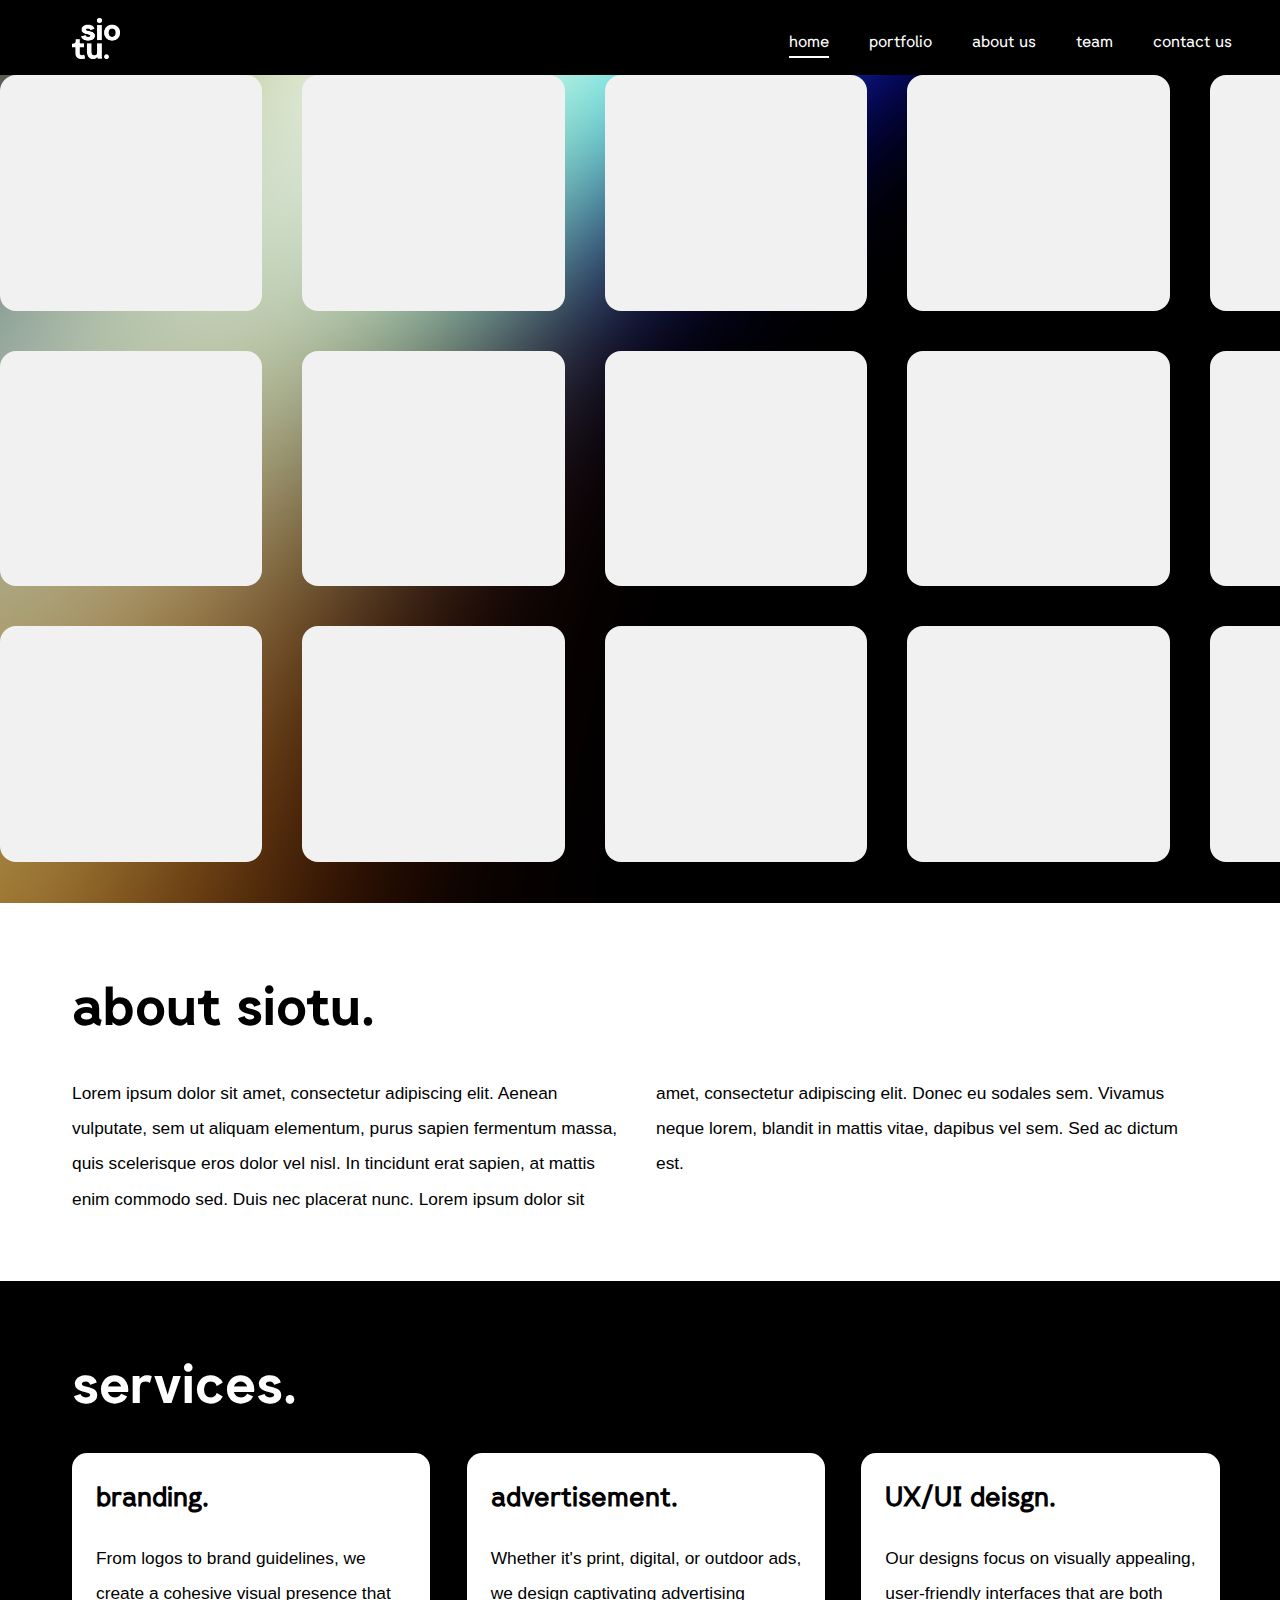
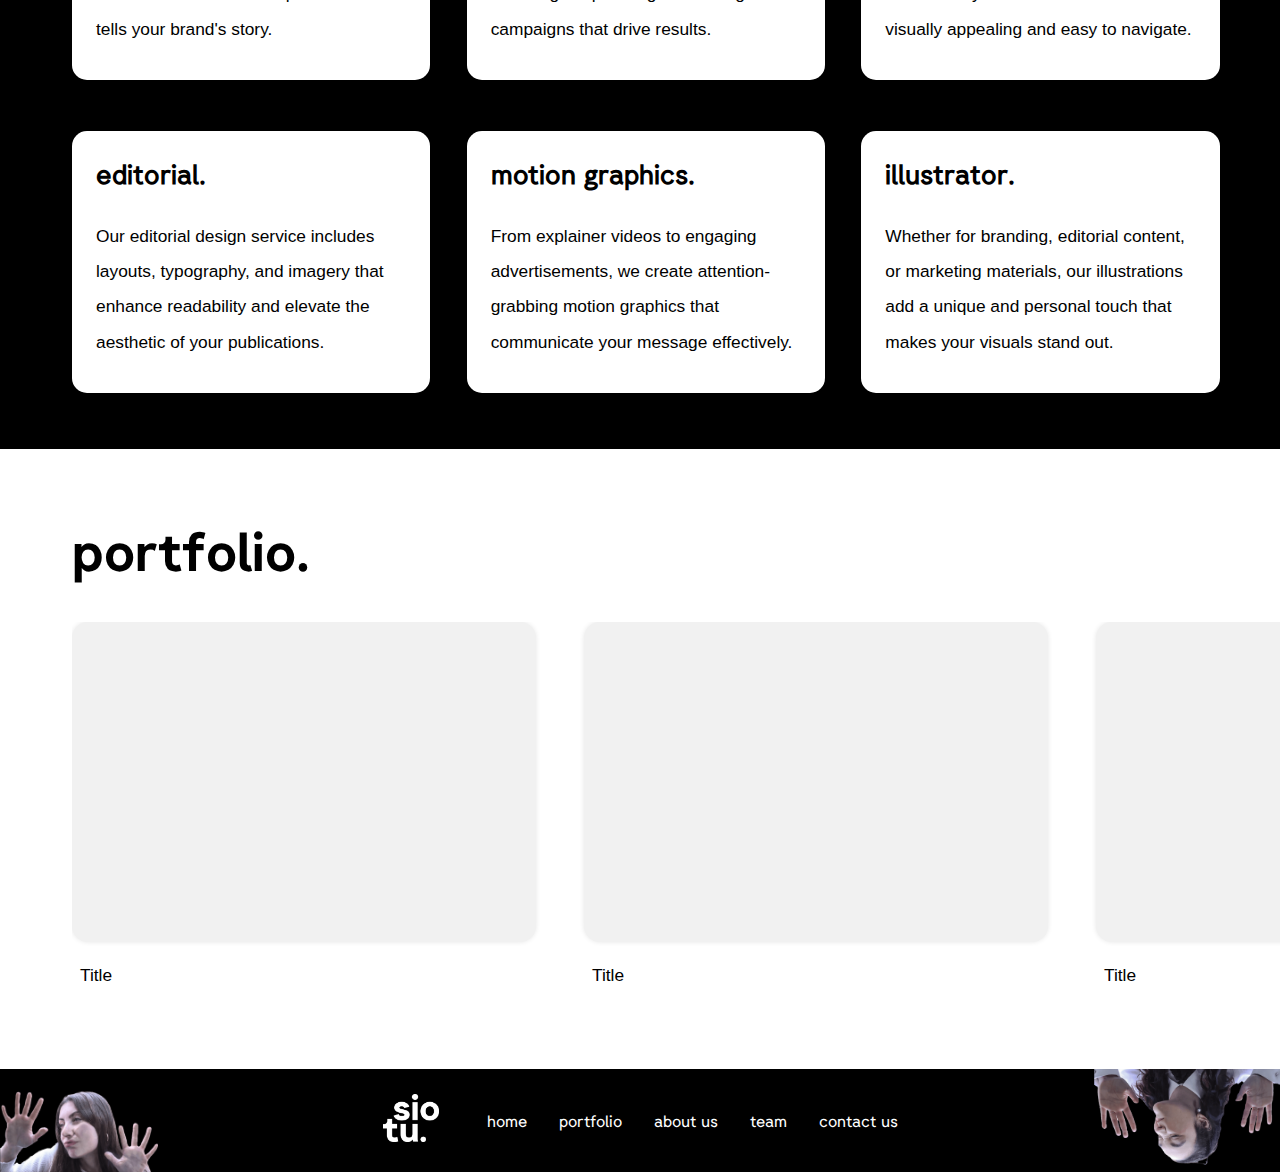
==== index.html @ 98690c86 "Add files via upload" ====
<!DOCTYPE html>
<html lang="en">
<head>
    <meta charset="UTF-8">
    <meta name="viewport" content="width=device-width, initial-scale=1.0">
    <title>siotu.</title>
    <link rel="stylesheet" href="style.css">
</head>

<body>
    <header class="header">
        <div class="logo">
           <a href="/index.html" data-drupal-link-system-path="node/0"> <img src="Images/Logo White.png" alt=""></a>
        </div>
        <nav id="nav1">
            <ul>
                <li><a href="/index.html" data-drupal-link-system-path="node/0" class="active">home</a></li>
                <li><a href="/work.html" data-drupal-link-system-path="node/1">portfolio</a></li>
                <li><a href="/about.html" data-drupal-link-system-path="node/2">about us</a></li>
                <li><a href="/team.html" data-drupal-link-system-path="node/3">team</a></li>
                <li><a href="/contact.html" data-drupal-link-system-path="node/4">contact us</a></li>
            </ul>
        </nav>
    </header>
    
    <section class="hero">
        <div class="background-rectangles">
            <div></div>
            <div></div>
            <div></div>
            <div></div>
            <div></div>
            <div></div>
            <div></div>
            <div></div>
            <div></div>
            <div></div>
            <div></div>
            <div></div>
            <div></div>
            <div></div>
            <div></div>
        </div>
    </section>

    <section id="about" class="about">
        <h1>about siotu.</h1>
        <p> Lorem ipsum dolor sit amet, consectetur adipiscing elit. Aenean vulputate, sem ut aliquam elementum, purus sapien fermentum massa, quis scelerisque eros dolor vel nisl. In tincidunt erat sapien, at mattis enim commodo sed. Duis nec placerat nunc. Lorem ipsum dolor sit amet, consectetur adipiscing elit. Donec eu sodales sem. Vivamus neque lorem, blandit in mattis vitae, dapibus vel sem. Sed ac dictum est.</p>
    </section>

    <section id="services" class="services">
        <h1>services.</h1>
        <div class="service-cards">
            <div class="service">
                <h3>branding.</h3>
                <p>From logos to brand guidelines, we create a cohesive visual presence that tells your brand's story.</p>
            </div>
            <div class="service">
                <h3>advertisement.</h3>
                <p>Whether it's print, digital, or outdoor ads, we design captivating advertising campaigns that drive results.</p>
            </div>
            <div class="service">
                <h3>UX/UI deisgn.</h3>
                <p>Our designs focus on visually appealing, user-friendly interfaces that are both visually appealing and easy to navigate.</p>
            </div>
            <div class="service">
                <h3>editorial.</h3>
                <p>Our editorial design service includes layouts, typography, and imagery that enhance readability and elevate the aesthetic of your publications.</p>
            </div>
            <div class="service">
                <h3>motion graphics.</h3>
                <p>From explainer videos to engaging advertisements, we create attention-grabbing motion graphics that communicate your message effectively.</p>
            </div>
            <div class="service">
                <h3>illustrator.</h3>
                <p>Whether for branding, editorial content, or marketing materials, our illustrations add a unique and personal touch that makes your visuals stand out.</p>
            </div>
        </div>
    </section>

    <section id="portfolio" class="portfolio">
        <h1>portfolio.</h1>
        <div class="works">
            <div class="work">
                <div></div>
                <p>Title</p>
            </div>
            <div class="work">
                <div></div>
                <p>Title</p>
            </div>
            <div class="work">
                <div></div>
                <p>Title</p>
            </div>
            <div class="work">
                <div></div>
                <p>Title</p>
            </div>
        </div>
    </section>
    
    <footer>
       <div class="maggie-glass-image">
        <img src="Images/maggie_glass.png" alt=""> 
       </div>
       <div class="tamara-glass-image">
        <img src="Images/tamara_glass.png" alt=""> 
       </div>
       <div class="footer-content">
        <div class="footer-logo">
            <a href="/index.html" data-drupal-link-system-path="node/0">
                <img src="Images/Logo White.png" alt="">
            </a>
        </div>
        <nav id="nav2">
            <ul>
                <li><a href="/index.html" data-drupal-link-system-path="node/0">home</a></li>
                <li><a href="/work.html" data-drupal-link-system-path="node/1">portfolio</a></li>
                <li><a href="/about.html" data-drupal-link-system-path="node/2">about us</a></li>
                <li><a href="/team.html" data-drupal-link-system-path="node/3">team</a></li>
                <li><a href="/contact.html" data-drupal-link-system-path="node/4">contact us</a></li>
            </ul>
        </nav>
       </div>
    </footer>
</body>
</html>
---- style.css ----
@font-face {
    font-family: 'Giphurs Regular';
    src: url('Fonts/giphurs/Giphurs-Regular.ttf') format('truetype');
}

@font-face {
    font-family: 'Giphurs Bold';
    src: url('Fonts/giphurs/Giphurs-Bold.ttf') format('truetype');
}

@import url('https://fonts.googleapis.com/css2?family=Montserrat:wght@400;700&display=swap');

:root {
    --black : #000;
    --white : #FFFFFF;
    --grey : #f1f1f1;
}

* {
    margin-top: 0;
    margin-left: 0;
    padding: 0;
    box-sizing: border-box;
    list-style: none;
}

body {
    font-family: 'Giphurs Regular';
    background-color: var(--white);
    color: var(--black);
    overflow-x: hidden;
    margin: 0;
    padding: 0;
}

h1{
    font-size: 40pt;
    font-family: 'Giphurs Bold';
}

h2{
    font-size: 30pt;
    font-family: 'Giphurs Regular';
}

h3{
    font-size: 20pt;
    font-family: 'Giphurs Regular';
}

p{
    font-family: 'Montserrat', sans-serif;
    font-size: 13pt;
    font-weight: 300;
    line-height: 2.2rem;
}

/* ------- Header Section ------------------------------------------------------------------------*/
.header{
    display: flex;
    align-items: center;
    justify-content: space-between; 
    position: fixed;
    top: 0;
    left: 0;
    width: 100%;
    background-color: var(--black);
    padding-top: 0.9rem;
    padding-left: 2.5rem;
    padding-right: 1.5rem;
    padding-bottom: 0.4rem;
    font-weight: 400;
    z-index: 1000;
}

.logo img{
    width: 3rem;
    margin-left: 2rem;
}

#nav1 ul {
    display: flex; 
    padding: 0;
    margin: 0;
}

#nav1 ul li {
    margin: 1rem;
    margin-right: 1.5rem;
}

#nav1 ul li a {
    text-decoration: none;
    color: var(--white);
    font-size: 16px;
}

#nav1 ul li a.active {
    border-bottom: 0.15rem solid var(--white); 
    padding-bottom: 0.2rem;
}

#nav1 ul li a:hover {
    border-bottom: 0.15rem solid var(--white); 
    padding-bottom: 0.2rem;
}

/* ------- Home Section ------------------------------------------------------------------------*/
.hero {
    position: relative;
    margin-top: 4.7rem;
    width: 100vw;
    height: calc(100vh - 4.5rem);
    background: url('Images/Landing\ page.png') lightgray -130.393px -1961.419px / 127.287% 439.355% no-repeat;
    display: block;
    overflow: hidden;
    padding-bottom: 2rem;
}

.background-rectangles {
    display: grid;
    grid-template-columns: repeat(5, 1fr);
    grid-template-rows: repeat(3, 1fr);
    gap: 2.5rem;
    position: absolute;
    width: 115%;
    height: 95%;
    top: 0;
    left: 0;
    animation: scroll-background 15s linear infinite;
    overflow: hidden;
}

.background-rectangles div{
    width: 100%;
    height: 100%;
    background-color: var(--grey);
    border-radius: 1rem;
}

.scrolling-wrapper {
    display: flex;
    width: 200%;
    animation: scroll-background 15s linear infinite;
}

.scrolling-wrapper .background-rectangles {
    flex: 1;
}

@keyframes scroll-background {
    from { transform: translateX(0); }
    to { transform: translateX(-20%); }
}

.about{
    margin-left: 4.5rem;
    margin-right: 4.5rem;
    margin-top: 4rem;
    margin-bottom: 4rem;
}

.about p {
    column-count: 2;
    column-gap: 2rem; 
}
   
.services {
    width: 100vw;
    padding-top: 4rem;
    padding-left: 4.5rem;
    padding-bottom: 3.5rem;
    padding-right: 2.5rem;
    background: var(--black);
}

.services h1{
    color: var(--white);
}

.service-cards {
    display: grid;
    grid-template-columns: repeat(3, 1fr);
    grid-template-rows: repeat(2, 1fr);
    gap: 1rem;
}

.service {
    background: white;
    width: 28vw; 
    flex-shrink: auto; 
    scroll-snap-align: start; 
    padding-left: 1.5rem;
    padding-top: 1.5rem;
    padding-bottom: 1rem;
    padding-right: 1rem;
    border-radius: 15px;
    height: fit-content;
    box-shadow: 0px 0px 5px rgba(0,0,0,0.1);
}

.portfolio {
    width: 100vw;
    padding-top: 4rem;
    padding-left: 4.5rem;
    padding-bottom: 3rem;
 }
 
 .works {
    width: 100vw;
    display: flex;
    flex-wrap: nowrap;
    overflow-x: auto;
    scroll-snap-type: x mandatory; 
    padding-bottom: 10px;
    align-items: left;
    gap: 3rem;
    padding-right: 3rem;
 }
 
 .work {
    background: white;
    border-radius: 1rem;
    display: flex;
    flex-direction: column;
    justify-content: space-between; 
    flex-shrink: auto; 
    scroll-snap-align: start;
 }
 
 .work div {
    background-color: var(--grey);
    border-radius: 1rem;
    box-shadow: 0px 0px 5px rgba(0,0,0,0.1);
    height: 20rem;
    width: 29rem;
 }
 
 .work p {
    margin-top: 1rem;
    padding-left: 0.5rem;
 }
 
/* ------- Footer Section ------------------------------------------------------------------------*/
footer {
    background-color: var(--black);
    display: flex;
    align-items: center;
    justify-content: center;
    width: 100vw;
    position: relative;
    height: 6.5rem;
    overflow: hidden;
    padding: 0;
    border-top: 1px solid var(--white); 
}

.tamara-glass-image{
    position: absolute;
    left: 0;
    bottom: 0;
}

.tamara-glass-image img{
    width: auto;
    height: 7rem;
    display: block;
}

.maggie-glass-image {
    position: absolute;
    right: 0;
    top: 0;
    transform: rotate(180deg);
 }

.maggie-glass-image img {
    width: auto;
    height: 6rem;
    display: block;
}

.footer-content{
    display: flex;
    align-items: center;
    gap: 3rem;
    text-align: center;
    padding: 2rem 0;
    z-index: 1;
}

.footer-logo img {
    width: 3.5rem;
    height: auto;
}

#nav2 ul {
    display: flex;
    flex-direction: row;
    list-style: none; 
    padding: 0;
    margin: 0;
    gap: 2rem; 
}

#nav2 ul li a {
    color: white; 
    text-decoration: none; 
    transition: all 0.3s ease-in-out;
}

#nav2 ul li a:hover {
    text-decoration: underline;
}

/* ------- Portfolio Section ------------------------------------------------------------------------*/
.main-work{
    margin-top: 6.5rem;
    margin-left: 4.5rem;
    margin-right: 2.5rem;
}

.main-work h1{
    margin-top: 4rem;
}

.ptext{
    margin-right: 3.5rem;
}

.project{
    display: flex;
    align-items: flex-start; 
    gap: 4.75rem;
    margin-bottom: 6rem;
}

.pimages{
    display: grid;
    grid-template-columns: repeat(3, 1fr); 
    grid-template-rows: repeat(2, 1fr);
    gap: 1.5rem;
    padding-top: 1rem;
}

.wsquare{
    width: 15rem;
    height: 15rem;
    border-radius: 1rem;
    background: #F1F1F1;
}

.wrectangle{
    grid-column: span 2; 
    width: 100%; 
    height: 15rem;
    border-radius: 1rem;
    background: #F1F1F1;
}

.wbig {
    grid-column: span 2;
    grid-row: span 2;
    width: 31rem;
    height: 100%;
    border-radius: 1rem;
    background: #F1F1F1;
}

/* ------- About Section ------------------------------------------------------------------------*/
.main-about{
    background: url(Images/About\ us\ background.png);
    background-size: cover;
    background-color: var(--black);
    background-repeat: no-repeat;
    min-height: 100%;
    padding-top: 6.5rem;
    display: flex;
    flex-direction: column;
    color: var(--white);
}

.about-content{
    margin-left: 4.5rem;
    margin-right: 4.5rem;
    margin-top: 0;
    margin-bottom: 4rem;
}

.about-content video{
    width: 80rem;
    height: 100%;
}

.abottomsection {
    display: flex;
    justify-content: space-between;
    align-items: flex-start;
    gap: 3rem;
    margin-top: 3.5rem;
}

.atext {
    width: 50%;
    max-width: 35rem;
}

a.text p{
    font-size: 15pt;
}

.aimages-container {
    padding: 1rem;
    display: flex;
    gap: 1rem;
    width: 45%;
}

.aimages{
    display: flex;
    flex-direction: column;
    gap: 1rem;
}

.aimages-container img {
    width: 100%;
    border-radius: 1rem;
    object-fit: cover;
}

/* ------- Team Section ------------------------------------------------------------------------*/
.main-team{
    background: url(Images/team.png);
    background-size: cover;
    background-color: var(--black);
    background-repeat: no-repeat;
    min-height: 100%;
    padding-top: 6.5rem;
    display: flex;
    flex-direction: column;
}

.content h2{
    color: #FFFFFF;
    margin-left: 4.5rem;
    margin-right: 3.5rem;
    margin-bottom: 3.5rem;
}

.person h2{
    color: #000;
    margin: 2rem 0 1.5rem 0;
    text-align: left;
    font-family: 'Giphurs Bold';
}

.people {
    display: grid;
    grid-template-columns: repeat(2, 1fr);
    gap: 5.5rem;
    justify-content: space-between;
    margin-left: 4.5rem;
    margin-top: 4rem;
    margin-right: 3.5rem; 
    margin-bottom: 6rem;
}

.person {
    background: #FFFFFF;
    padding-top: 2.2rem;
    padding-left: 2.2rem;
    padding-right: 2.2rem;
    border-radius: 1rem;
    width: 36rem;
    padding-bottom: 2.2rem;
}

.person img {
    width: 100%;
    height: 17rem;
    border-radius: 1rem;
    object-fit: cover;
    display: block;
    border: 1px solid #000;
    transition: opacity 0.3s ease-in-out;
}

.person p{
    margin-top: 0.5rem;
    margin-bottom: 0.2rem; 
    text-align: left; 
}

/* Default images */
.person:nth-child(1) img { content: url("Images/Anne-Marie\ name.JPG"); }
.person:nth-child(2) img { content: url("Images/Honya\ name.png"); }
.person:nth-child(3) img { content: url("Images/Hugo\ name.JPG"); }
.person:nth-child(4) img { content: url("Images/Maggie\ name.JPG"); }
.person:nth-child(5) img { content: url("Images/Nick\ name.png"); }
.person:nth-child(6) img { content: url("Images/Tamara\ name.JPG"); }

/* Hover images */
.person:nth-child(1):hover img { content: url("Images/anne-marie_glass.png"); }
.person:nth-child(2):hover img { content: url("Images/honya_glass.png"); }
.person:nth-child(3):hover img { content: url("Images/hugo.glass.png"); }
.person:nth-child(4):hover img { content: url("Images/maggie_glass.png"); }
.person:nth-child(5):hover img { content: url("Images/nick.glass.png"); }
.person:nth-child(6):hover img { content: url("Images/tamara_glass.png"); }

/* ------- Contact Section ------------------------------------------------------------------------*/
.main-contact{
    margin-top: 6.5rem;
    margin-left: 4.5rem;
    display: flex;
}

.object img{
    height: 30rem;
    margin-left: 25rem;
    margin-top: 3.8rem;
    margin-bottom: 1.55rem;
}

.cinformation{
    margin-bottom: 2.5rem;
}

.main-contact h2{
    margin-top: 3rem;
    margin-bottom: 3rem;
}

.icons{
    margin-bottom: 3rem;
    display: flex;
    gap: 2rem;
}

.icons img{
    width: 3.5rem;
}

.main-contact h3 {
    margin-bottom: 0.7rem; 
 }

.main-contact p{
    margin-top: 0.3rem;
    margin-bottom: 0.1rem;
}
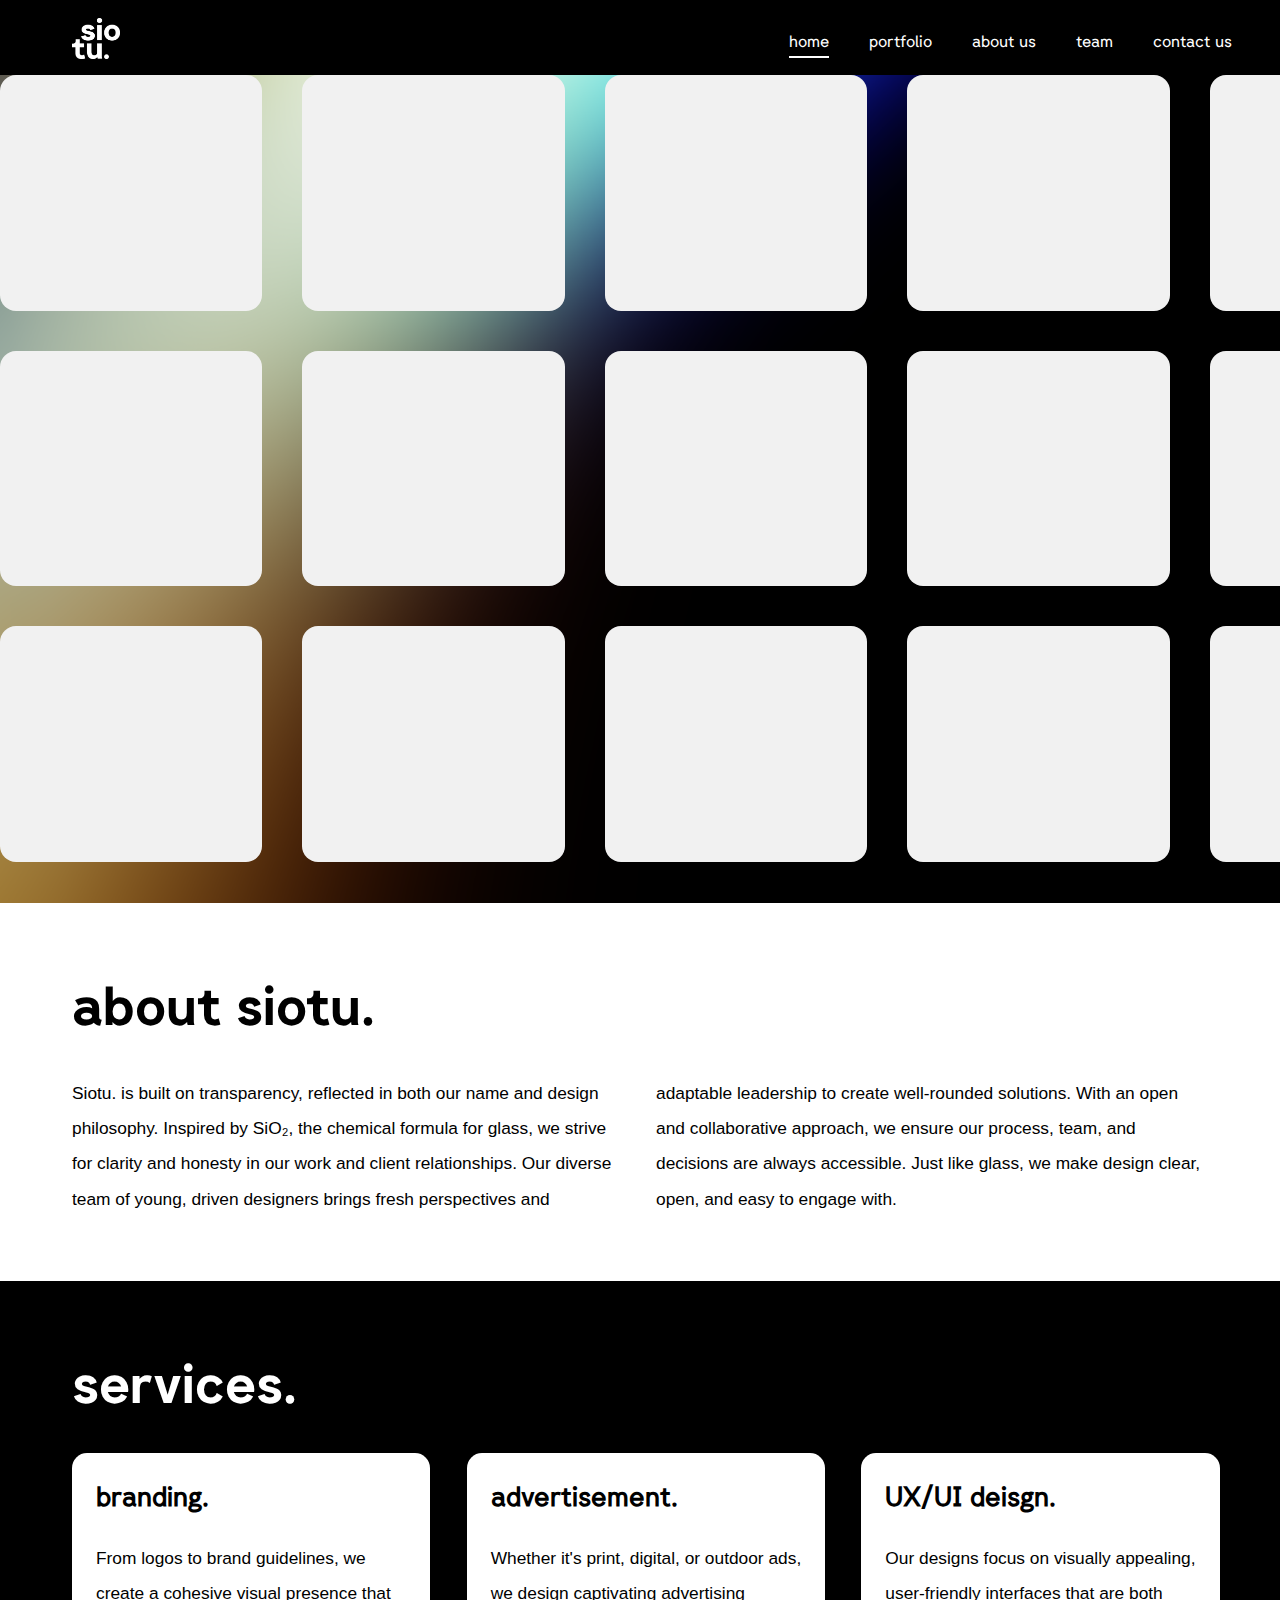
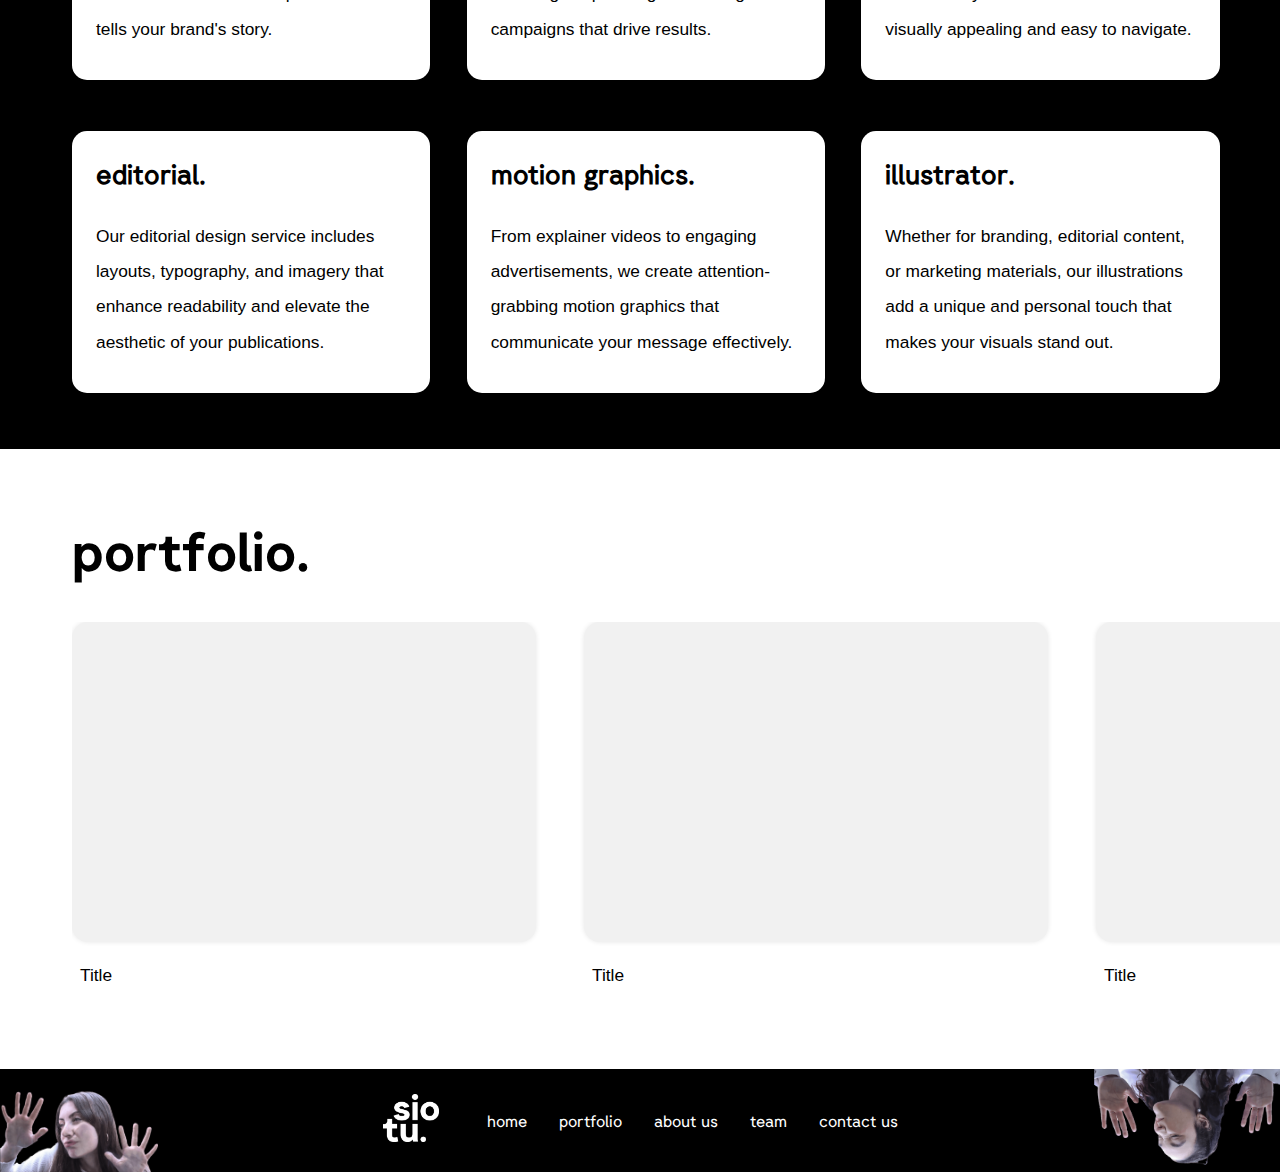
==== commit aadb5532: "Update index.html" ====
--- a/index.html
+++ b/index.html
@@ -45,7 +45,7 @@
 
     <section id="about" class="about">
         <h1>about siotu.</h1>
-        <p> Lorem ipsum dolor sit amet, consectetur adipiscing elit. Aenean vulputate, sem ut aliquam elementum, purus sapien fermentum massa, quis scelerisque eros dolor vel nisl. In tincidunt erat sapien, at mattis enim commodo sed. Duis nec placerat nunc. Lorem ipsum dolor sit amet, consectetur adipiscing elit. Donec eu sodales sem. Vivamus neque lorem, blandit in mattis vitae, dapibus vel sem. Sed ac dictum est.</p>
+        <p> Siotu. is built on transparency, reflected in both our name and design philosophy. Inspired by SiO₂, the chemical formula for glass, we strive for clarity and honesty in our work and client relationships. Our diverse team of young, driven designers brings fresh perspectives and adaptable leadership to create well-rounded solutions. With an open and collaborative approach, we ensure our process, team, and decisions are always accessible. Just like glass, we make design clear, open, and easy to engage with.</p>
     </section>
 
     <section id="services" class="services">
@@ -125,4 +125,4 @@
        </div>
     </footer>
 </body>
-</html>+</html>
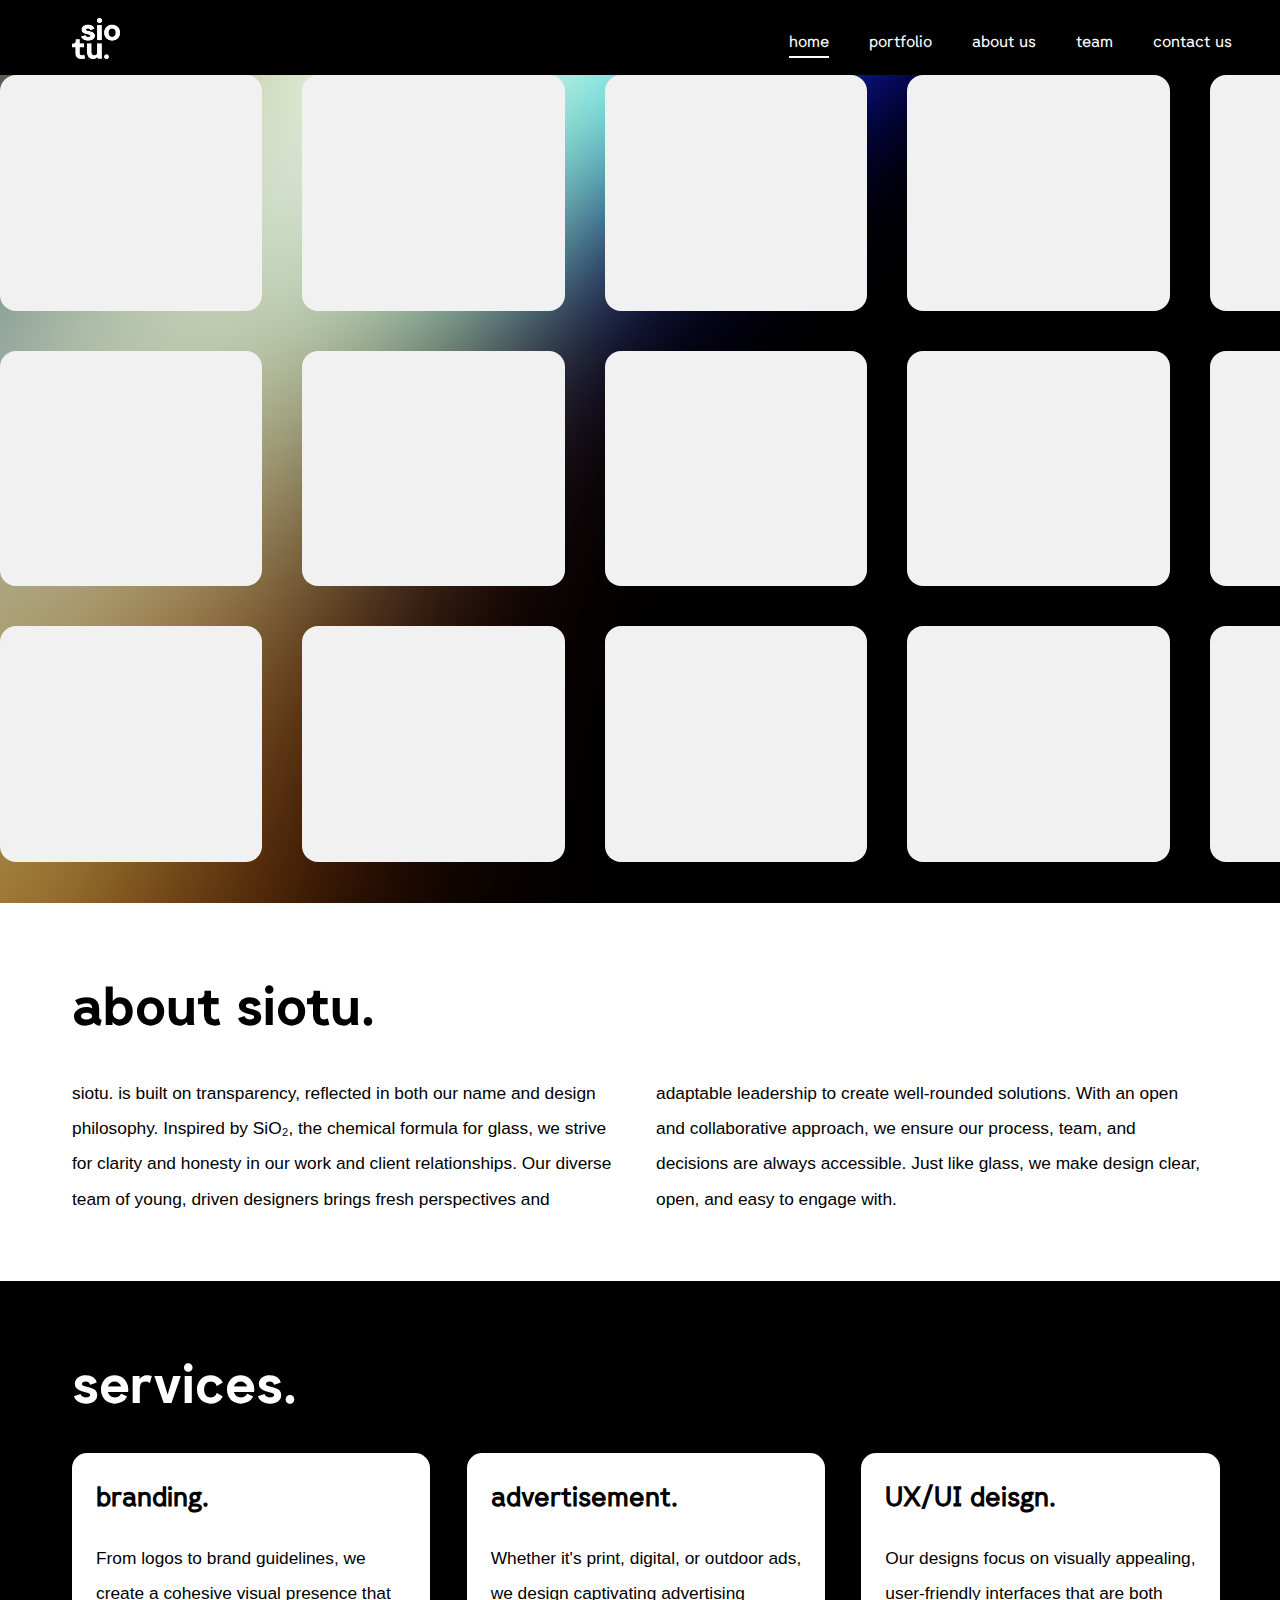
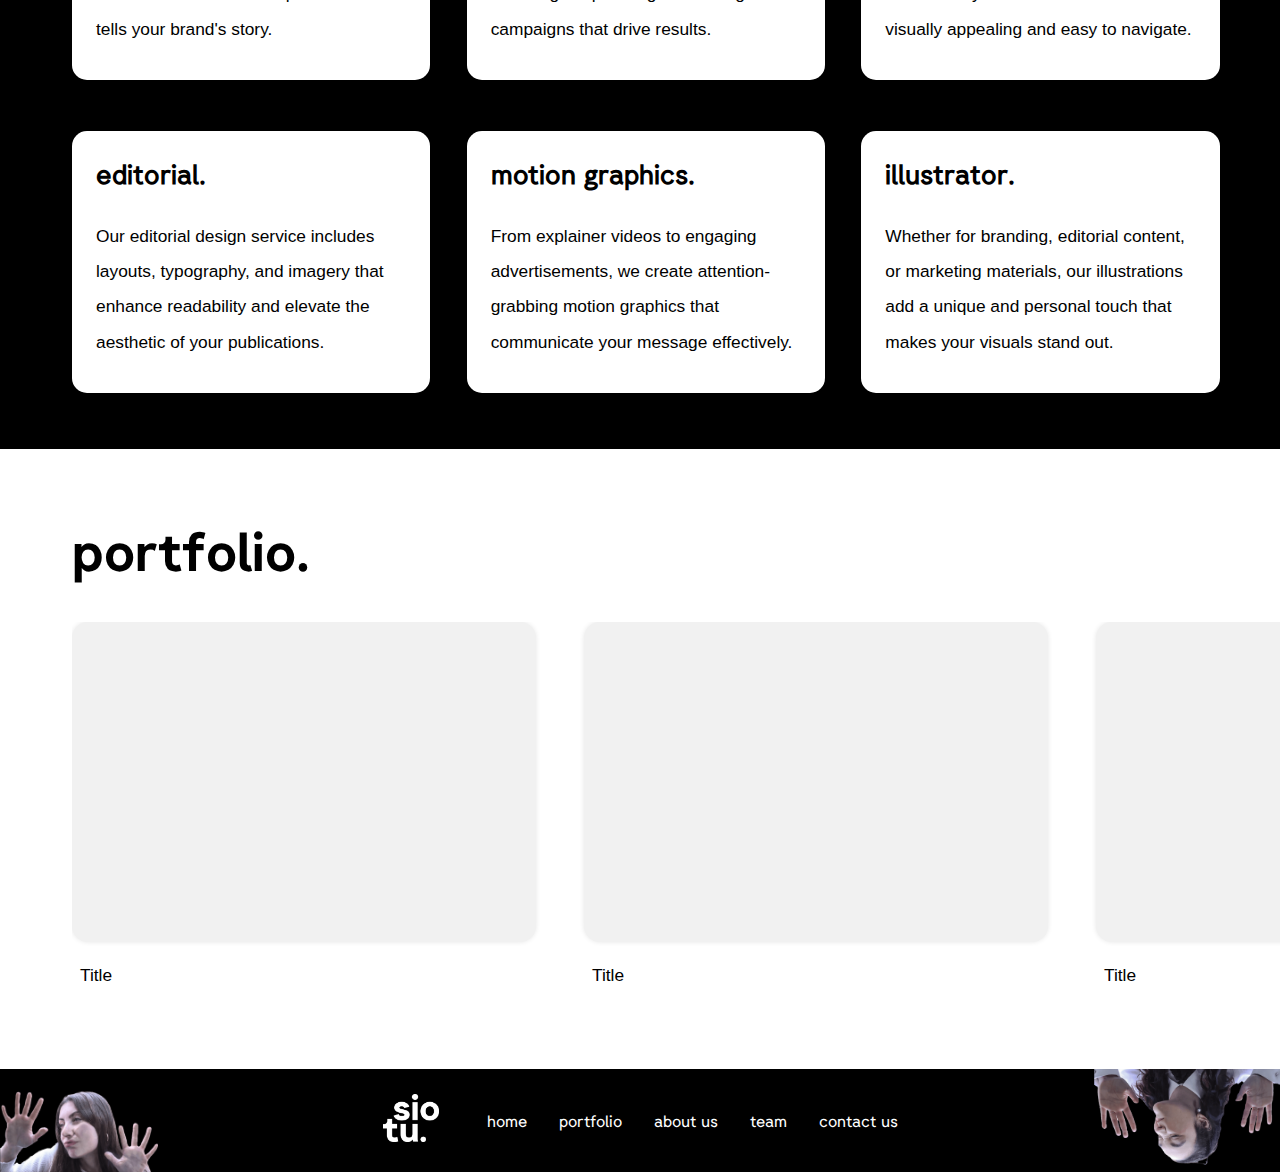
==== commit 6a6a0348: "Update index.html" ====
--- a/index.html
+++ b/index.html
@@ -45,7 +45,7 @@
 
     <section id="about" class="about">
         <h1>about siotu.</h1>
-        <p> Siotu. is built on transparency, reflected in both our name and design philosophy. Inspired by SiO₂, the chemical formula for glass, we strive for clarity and honesty in our work and client relationships. Our diverse team of young, driven designers brings fresh perspectives and adaptable leadership to create well-rounded solutions. With an open and collaborative approach, we ensure our process, team, and decisions are always accessible. Just like glass, we make design clear, open, and easy to engage with.</p>
+        <p> siotu. is built on transparency, reflected in both our name and design philosophy. Inspired by SiO₂, the chemical formula for glass, we strive for clarity and honesty in our work and client relationships. Our diverse team of young, driven designers brings fresh perspectives and adaptable leadership to create well-rounded solutions. With an open and collaborative approach, we ensure our process, team, and decisions are always accessible. Just like glass, we make design clear, open, and easy to engage with.</p>
     </section>
 
     <section id="services" class="services">
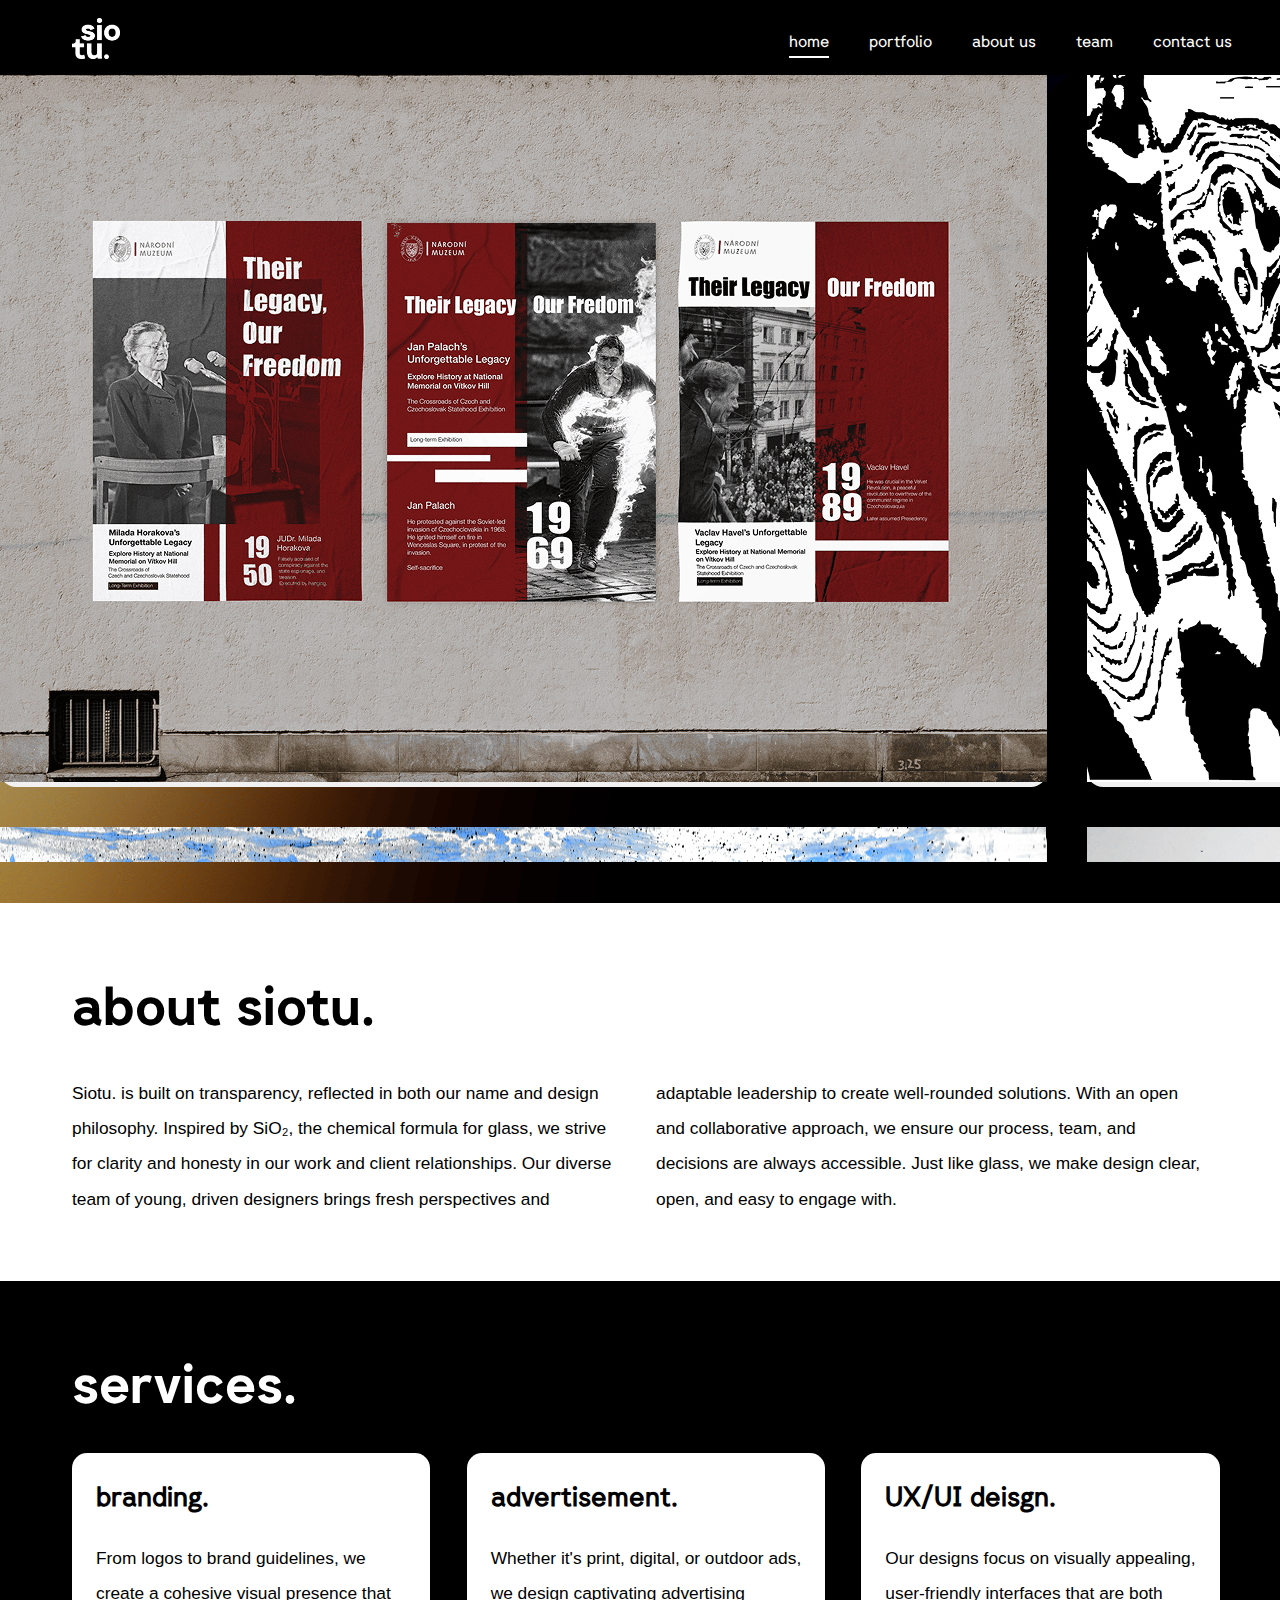
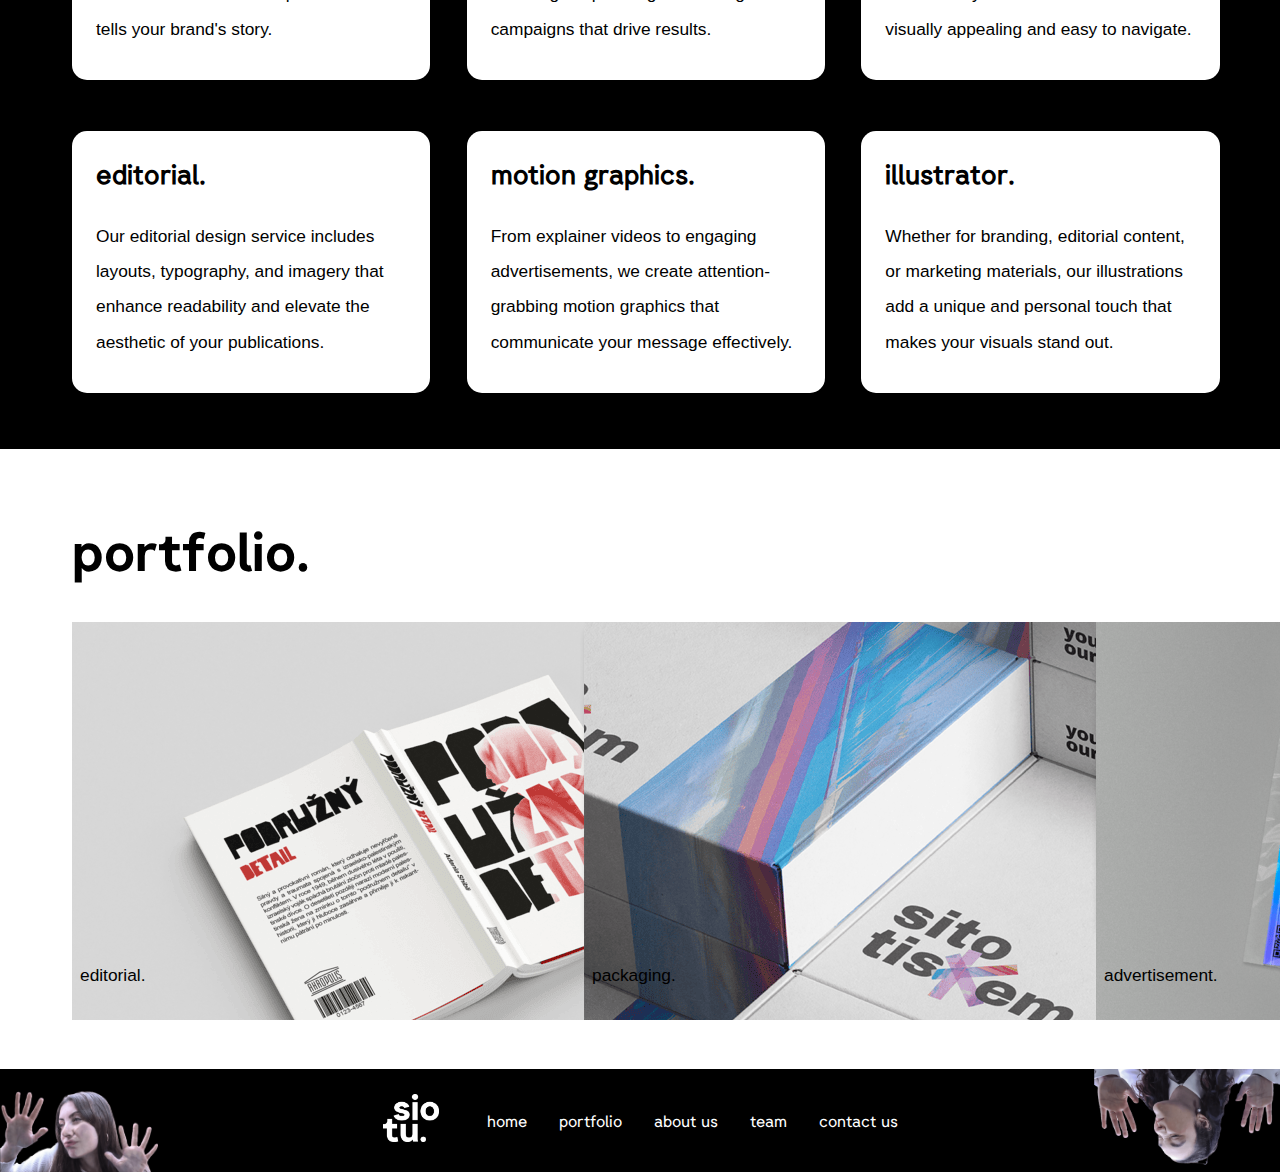
==== commit b7ef4f07: "Update index.html" ====
--- a/index.html
+++ b/index.html
@@ -24,28 +24,45 @@
     </header>
     
     <section class="hero">
-        <div class="background-rectangles">
-            <div></div>
-            <div></div>
-            <div></div>
-            <div></div>
-            <div></div>
-            <div></div>
-            <div></div>
-            <div></div>
-            <div></div>
-            <div></div>
-            <div></div>
-            <div></div>
-            <div></div>
-            <div></div>
-            <div></div>
+        <div class="scroll">
+            <div class="background-rectangles">
+                <div><img src="Images/grid1.png" alt="grid1"></div>
+                <div><img src="Images/grid4.png" alt="grid4"></div>
+                <div><img src="Images/grid7.png" alt="grid7"></div>
+                <div><img src="Images/grid10.png" alt="grid10"></div>
+                <div><img src="Images/grid13.png" alt="grid13"></div>
+                <div><img src="Images/grid16.png" alt="grid16"></div>
+                <div><img src="Images/grid2.png" alt="grid2"></div>
+                <div><img src="Images/grid5.png" alt="grid5"></div>
+                <div><img src="Images/grid8.png" alt="grid8"></div>
+                <div><img src="Images/grid11.png" alt="grid11"></div>
+                <div><img src="Images/grid14.png" alt="grid14"></div>
+                <div><img src="Images/grid17.png" alt="grid17"></div>   
+                <div><img src="Images/grid3.png" alt="grid3"></div>
+                <div><img src="Images/grid6.png" alt="grid6"></div>
+                <div><img src="Images/grid9.png" alt="grid9"></div>
+                <div><img src="Images/grid12.png" alt="grid12"></div>
+                <div><img src="Images/grid15.png" alt="grid15"></div>
+                <div><img src="Images/grid18.png" alt="grid18"></div>
+            </div>
         </div>
     </section>
 
+    <script>
+        document.addEventListener("DOMContentLoaded", () => {
+           const container = document.querySelector(".background-rectangles");
+           const images = [...container.children];
+        
+           images.forEach(img => {
+               const clone = img.cloneNode(true);
+               container.appendChild(clone);
+           });
+        });
+    </script>
+
     <section id="about" class="about">
         <h1>about siotu.</h1>
-        <p> siotu. is built on transparency, reflected in both our name and design philosophy. Inspired by SiO₂, the chemical formula for glass, we strive for clarity and honesty in our work and client relationships. Our diverse team of young, driven designers brings fresh perspectives and adaptable leadership to create well-rounded solutions. With an open and collaborative approach, we ensure our process, team, and decisions are always accessible. Just like glass, we make design clear, open, and easy to engage with.</p>
+        <p> Siotu. is built on transparency, reflected in both our name and design philosophy. Inspired by SiO₂, the chemical formula for glass, we strive for clarity and honesty in our work and client relationships. Our diverse team of young, driven designers brings fresh perspectives and adaptable leadership to create well-rounded solutions. With an open and collaborative approach, we ensure our process, team, and decisions are always accessible. Just like glass, we make design clear, open, and easy to engage with.</p>
     </section>
 
     <section id="services" class="services">
@@ -82,47 +99,47 @@
         <h1>portfolio.</h1>
         <div class="works">
             <div class="work">
-                <div></div>
-                <p>Title</p>
+                <div><img src="Images/editorial lp.png" alt="editorialwork"></div>
+                <p>editorial.</p>
             </div>
             <div class="work">
-                <div></div>
-                <p>Title</p>
+                <div><img src="Images/Packaging lp.png" alt=""></div>
+                <p>packaging.</p>
             </div>
             <div class="work">
-                <div></div>
-                <p>Title</p>
+                <div><img src="Images/ad lp.png" alt=""></div>
+                <p>advertisement.</p>
             </div>
             <div class="work">
-                <div></div>
-                <p>Title</p>
+                <div><img src="Images/analogue lp.png" alt=""></div>
+                <p>analogue work.</p>
             </div>
         </div>
     </section>
     
     <footer>
-       <div class="maggie-glass-image">
-        <img src="Images/maggie_glass.png" alt=""> 
-       </div>
-       <div class="tamara-glass-image">
-        <img src="Images/tamara_glass.png" alt=""> 
-       </div>
-       <div class="footer-content">
-        <div class="footer-logo">
-            <a href="/index.html" data-drupal-link-system-path="node/0">
-                <img src="Images/Logo White.png" alt="">
-            </a>
+        <div class="maggie-glass-image">
+         <img src="Images/maggie_glass.png" alt=""> 
         </div>
-        <nav id="nav2">
-            <ul>
-                <li><a href="/index.html" data-drupal-link-system-path="node/0">home</a></li>
-                <li><a href="/work.html" data-drupal-link-system-path="node/1">portfolio</a></li>
-                <li><a href="/about.html" data-drupal-link-system-path="node/2">about us</a></li>
-                <li><a href="/team.html" data-drupal-link-system-path="node/3">team</a></li>
-                <li><a href="/contact.html" data-drupal-link-system-path="node/4">contact us</a></li>
-            </ul>
-        </nav>
-       </div>
-    </footer>
+        <div class="tamara-glass-image">
+         <img src="Images/tamara_glass.png" alt=""> 
+        </div>
+        <div class="footer-content">
+         <div class="footer-logo">
+             <a href="/index.html" data-drupal-link-system-path="node/0">
+                 <img src="Images/Logo White.png" alt="">
+             </a>
+         </div>
+         <nav id="nav2">
+             <ul>
+                 <li><a href="/index.html" data-drupal-link-system-path="node/0">home</a></li>
+                 <li><a href="/work.html" data-drupal-link-system-path="node/1">portfolio</a></li>
+                 <li><a href="/about.html" data-drupal-link-system-path="node/2">about us</a></li>
+                 <li><a href="/team.html" data-drupal-link-system-path="node/3">team</a></li>
+                 <li><a href="/contact.html" data-drupal-link-system-path="node/4">contact us</a></li>
+             </ul>
+         </nav>
+        </div>
+     </footer>
 </body>
 </html>
